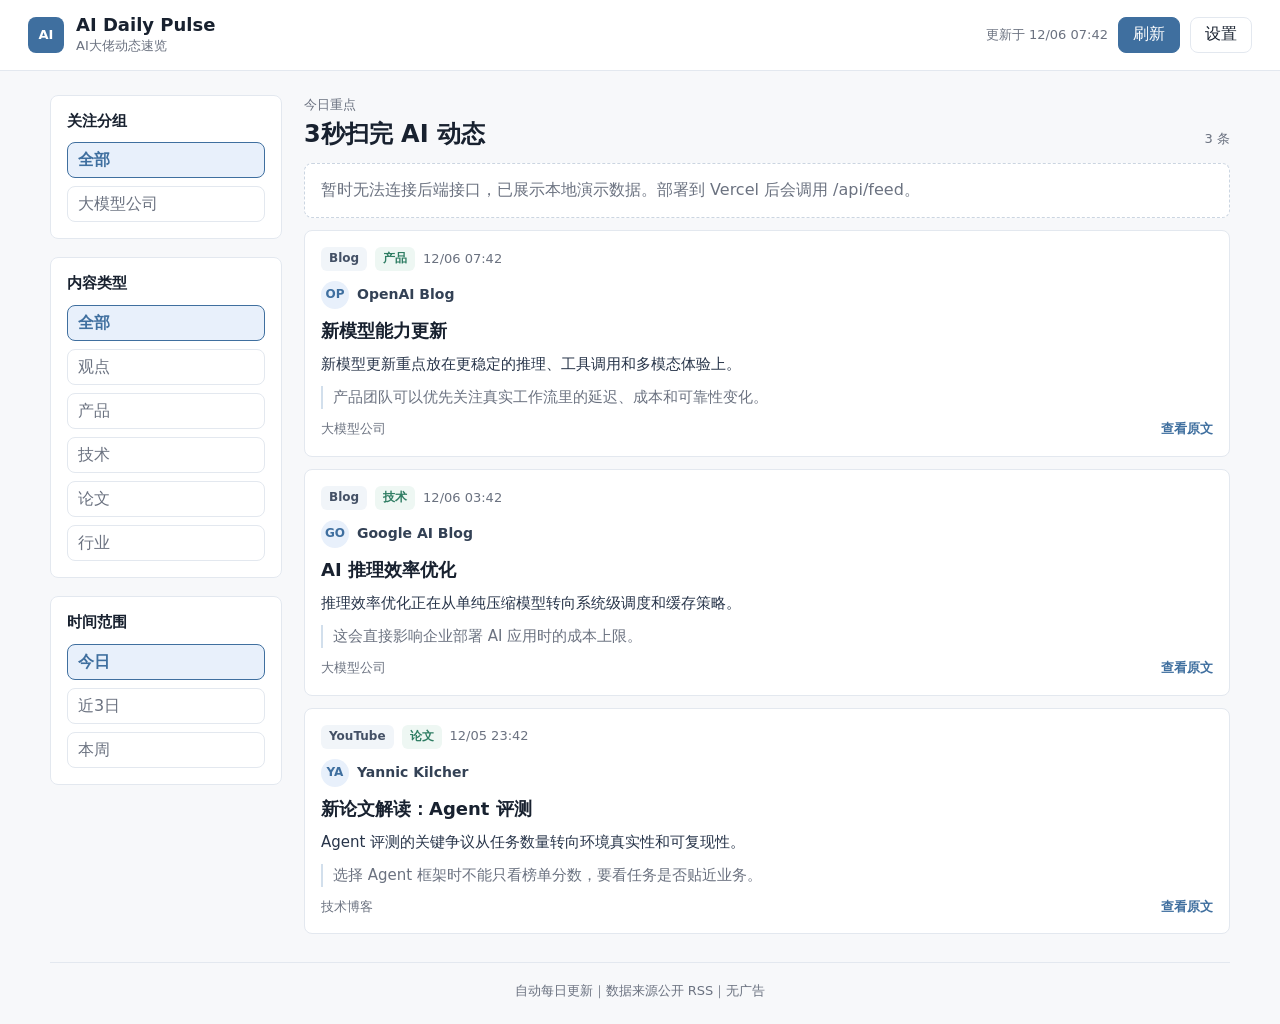
==== index.html @ e203a57b "Build AI Daily Pulse feed site" ====
<!doctype html>
<html lang="zh-CN">
<head>
  <meta charset="utf-8">
  <meta name="viewport" content="width=device-width, initial-scale=1">
  <title>AI Daily Pulse｜AI大佬动态速览</title>
  <link rel="stylesheet" href="style.css">
</head>
<body>
  <header class="topbar">
    <div class="brand">
      <div class="brand-mark">AI</div>
      <div>
        <h1>AI Daily Pulse</h1>
        <p>AI大佬动态速览</p>
      </div>
    </div>
    <div class="topbar-actions">
      <span id="updatedAt" class="updated-at">等待更新</span>
      <button id="refreshButton" class="button" type="button">刷新</button>
      <button id="settingsButton" class="button button-ghost" type="button">设置</button>
    </div>
  </header>

  <main class="layout">
    <aside class="sidebar" aria-label="资讯筛选">
      <section class="filter-group">
        <h2>关注分组</h2>
        <div id="groupFilters" class="filter-list"></div>
      </section>

      <section class="filter-group">
        <h2>内容类型</h2>
        <div id="categoryFilters" class="filter-list"></div>
      </section>

      <section class="filter-group">
        <h2>时间范围</h2>
        <div class="filter-list">
          <button class="filter-chip active" data-date="today" type="button">今日</button>
          <button class="filter-chip" data-date="3d" type="button">近3日</button>
          <button class="filter-chip" data-date="week" type="button">本周</button>
        </div>
      </section>
    </aside>

    <section class="feed-panel" aria-live="polite">
      <div class="feed-head">
        <div>
          <p class="eyebrow">今日重点</p>
          <h2>3秒扫完 AI 动态</h2>
        </div>
        <p id="resultCount" class="result-count">0 条</p>
      </div>

      <div id="stateMessage" class="state-message">正在拉取干净资讯...</div>
      <div id="cardList" class="card-list"></div>
    </section>
  </main>

  <dialog id="settingsDialog" class="settings-dialog">
    <form method="dialog">
      <div class="dialog-head">
        <h2>关注源设置</h2>
        <button class="icon-button" value="close" aria-label="关闭设置" type="submit">×</button>
      </div>
      <p class="dialog-note">首版不直接写入配置文件；这里展示当前 `config.json` 中的来源，方便部署前检查。</p>
      <div id="sourceList" class="source-list"></div>
    </form>
  </dialog>

  <footer class="footer">
    自动每日更新｜数据来源公开 RSS｜无广告
  </footer>

  <script src="app.js" defer></script>
</body>
</html>
---- style.css ----
:root {
  color-scheme: light;
  --bg: #f7f8fa;
  --panel: #ffffff;
  --panel-soft: #f1f5f9;
  --text: #18212f;
  --muted: #6b7280;
  --line: #e3e8ef;
  --blue: #3f6f9f;
  --blue-soft: #e8f0fb;
  --green: #2f7d63;
  --amber: #a96815;
  --radius: 8px;
  font-family: Inter, ui-sans-serif, system-ui, -apple-system, BlinkMacSystemFont, "Segoe UI", "PingFang SC", "Hiragino Sans GB", "Microsoft YaHei", sans-serif;
}

* {
  box-sizing: border-box;
}

body {
  margin: 0;
  min-width: 320px;
  background: var(--bg);
  color: var(--text);
  line-height: 1.55;
  letter-spacing: 0;
}

button,
input {
  font: inherit;
}

button {
  cursor: pointer;
}

a {
  color: inherit;
  text-decoration: none;
}

.topbar {
  position: sticky;
  top: 0;
  z-index: 10;
  min-height: 68px;
  display: flex;
  align-items: center;
  justify-content: space-between;
  gap: 16px;
  padding: 14px 28px;
  border-bottom: 1px solid var(--line);
  background: rgba(255, 255, 255, 0.92);
  backdrop-filter: blur(14px);
}

.brand {
  display: flex;
  align-items: center;
  gap: 12px;
  min-width: 0;
}

.brand-mark {
  width: 36px;
  height: 36px;
  display: grid;
  place-items: center;
  flex: 0 0 auto;
  border-radius: var(--radius);
  background: var(--blue);
  color: #fff;
  font-size: 13px;
  font-weight: 750;
}

.brand h1 {
  margin: 0;
  font-size: 18px;
  line-height: 1.2;
  letter-spacing: 0;
}

.brand p,
.updated-at,
.result-count,
.eyebrow,
.footer,
.dialog-note {
  margin: 0;
  color: var(--muted);
  font-size: 13px;
}

.topbar-actions {
  display: flex;
  align-items: center;
  justify-content: flex-end;
  gap: 10px;
  flex-wrap: wrap;
}

.button,
.filter-chip,
.icon-button {
  min-height: 36px;
  border: 1px solid var(--line);
  border-radius: var(--radius);
  background: var(--panel);
  color: var(--text);
}

.button {
  padding: 0 14px;
}

.button:not(.button-ghost) {
  border-color: var(--blue);
  background: var(--blue);
  color: #fff;
}

.button:hover,
.filter-chip:hover,
.icon-button:hover {
  border-color: #b7c4d4;
}

.layout {
  width: min(1180px, calc(100% - 32px));
  margin: 24px auto 0;
  display: grid;
  grid-template-columns: 232px minmax(0, 1fr);
  gap: 22px;
  align-items: start;
}

.sidebar {
  position: sticky;
  top: 92px;
  display: grid;
  gap: 18px;
}

.filter-group {
  padding: 16px;
  border: 1px solid var(--line);
  border-radius: var(--radius);
  background: var(--panel);
}

.filter-group h2,
.feed-head h2,
.dialog-head h2 {
  margin: 0;
  font-size: 15px;
  line-height: 1.25;
  letter-spacing: 0;
}

.filter-list {
  display: grid;
  gap: 8px;
  margin-top: 12px;
}

.filter-chip {
  width: 100%;
  display: flex;
  align-items: center;
  justify-content: space-between;
  gap: 8px;
  padding: 0 10px;
  color: var(--muted);
  background: #fff;
  text-align: left;
}

.filter-chip.active {
  border-color: var(--blue);
  background: var(--blue-soft);
  color: var(--blue);
  font-weight: 700;
}

.feed-panel {
  min-width: 0;
}

.feed-head {
  display: flex;
  align-items: flex-end;
  justify-content: space-between;
  gap: 16px;
  margin-bottom: 14px;
}

.feed-head h2 {
  margin-top: 4px;
  font-size: 24px;
}

.card-list {
  display: grid;
  gap: 12px;
}

.news-card {
  display: grid;
  gap: 10px;
  padding: 16px;
  border: 1px solid var(--line);
  border-radius: var(--radius);
  background: var(--panel);
}

.card-meta,
.author-row,
.card-foot {
  display: flex;
  align-items: center;
  gap: 8px;
  flex-wrap: wrap;
}

.source-tag,
.category-tag {
  display: inline-flex;
  align-items: center;
  min-height: 24px;
  padding: 0 8px;
  border-radius: 6px;
  font-size: 12px;
  font-weight: 700;
}

.source-tag {
  background: var(--panel-soft);
  color: #445166;
}

.category-tag {
  background: #eef7f3;
  color: var(--green);
}

.time {
  color: var(--muted);
  font-size: 13px;
}

.avatar {
  width: 28px;
  height: 28px;
  display: grid;
  place-items: center;
  border-radius: 50%;
  background: var(--blue-soft);
  color: var(--blue);
  font-size: 12px;
  font-weight: 750;
}

.author {
  color: #334155;
  font-size: 14px;
  font-weight: 700;
}

.news-card h3 {
  margin: 0;
  font-size: 18px;
  line-height: 1.35;
  letter-spacing: 0;
}

.summary,
.why {
  margin: 0;
  color: #273449;
  font-size: 15px;
}

.why {
  padding-left: 10px;
  border-left: 2px solid #d2dfec;
  color: var(--muted);
}

.card-foot {
  justify-content: space-between;
  gap: 12px;
}

.group-name {
  color: var(--muted);
  font-size: 13px;
}

.origin-link {
  color: var(--blue);
  font-size: 13px;
  font-weight: 700;
}

.state-message {
  margin-bottom: 12px;
  padding: 14px 16px;
  border: 1px dashed #cbd5e1;
  border-radius: var(--radius);
  background: #fff;
  color: var(--muted);
}

.state-message.hidden {
  display: none;
}

.settings-dialog {
  width: min(560px, calc(100% - 28px));
  border: 1px solid var(--line);
  border-radius: var(--radius);
  padding: 0;
  color: var(--text);
}

.settings-dialog::backdrop {
  background: rgba(15, 23, 42, 0.24);
}

.settings-dialog form {
  margin: 0;
  padding: 18px;
}

.dialog-head {
  display: flex;
  align-items: center;
  justify-content: space-between;
  gap: 12px;
  margin-bottom: 8px;
}

.icon-button {
  width: 34px;
  padding: 0;
  font-size: 22px;
  line-height: 1;
}

.source-list {
  display: grid;
  gap: 10px;
  margin-top: 16px;
}

.source-item {
  padding: 12px;
  border: 1px solid var(--line);
  border-radius: var(--radius);
}

.source-item strong {
  display: block;
  margin-bottom: 4px;
  font-size: 14px;
}

.source-item span {
  display: block;
  color: var(--muted);
  font-size: 12px;
  word-break: break-all;
}

.footer {
  width: min(1180px, calc(100% - 32px));
  margin: 28px auto 22px;
  padding-top: 18px;
  border-top: 1px solid var(--line);
  text-align: center;
}

@media (max-width: 820px) {
  .topbar {
    align-items: flex-start;
    padding: 12px 16px;
  }

  .updated-at {
    width: 100%;
    text-align: right;
  }

  .layout {
    width: min(100% - 24px, 680px);
    grid-template-columns: 1fr;
  }

  .sidebar {
    position: static;
    grid-template-columns: 1fr;
  }

  .filter-list {
    grid-template-columns: repeat(auto-fit, minmax(120px, 1fr));
  }
}

@media (max-width: 560px) {
  .topbar {
    display: grid;
  }

  .topbar-actions {
    justify-content: stretch;
  }

  .button {
    flex: 1 1 86px;
  }

  .updated-at {
    text-align: left;
  }

  .feed-head {
    align-items: flex-start;
  }
}
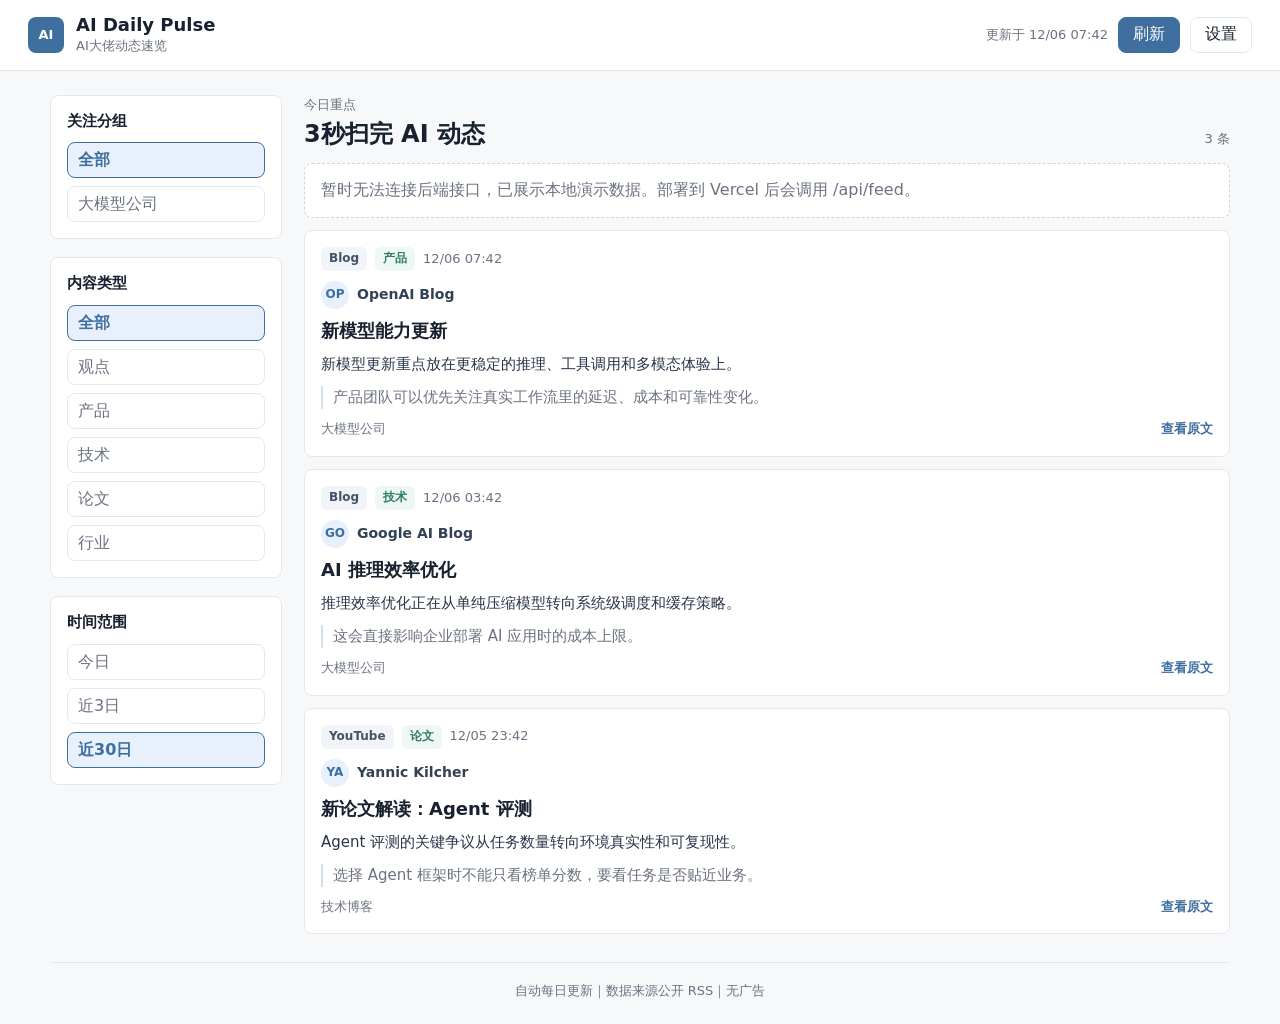
==== commit e06bf905: "Make feed filters show real articles by default" ====
--- a/index.html
+++ b/index.html
@@ -37,9 +37,9 @@
       <section class="filter-group">
         <h2>时间范围</h2>
         <div class="filter-list">
-          <button class="filter-chip active" data-date="today" type="button">今日</button>
+          <button class="filter-chip" data-date="today" type="button">今日</button>
           <button class="filter-chip" data-date="3d" type="button">近3日</button>
-          <button class="filter-chip" data-date="week" type="button">本周</button>
+          <button class="filter-chip active" data-date="30d" type="button">近30日</button>
         </div>
       </section>
     </aside>
--- a/style.css
+++ b/style.css
@@ -314,6 +314,15 @@
   color: var(--muted);
 }
 
+.inline-reset {
+  margin-left: 10px;
+  padding: 0;
+  border: 0;
+  background: transparent;
+  color: var(--blue);
+  font-weight: 700;
+}
+
 .state-message.hidden {
   display: none;
 }
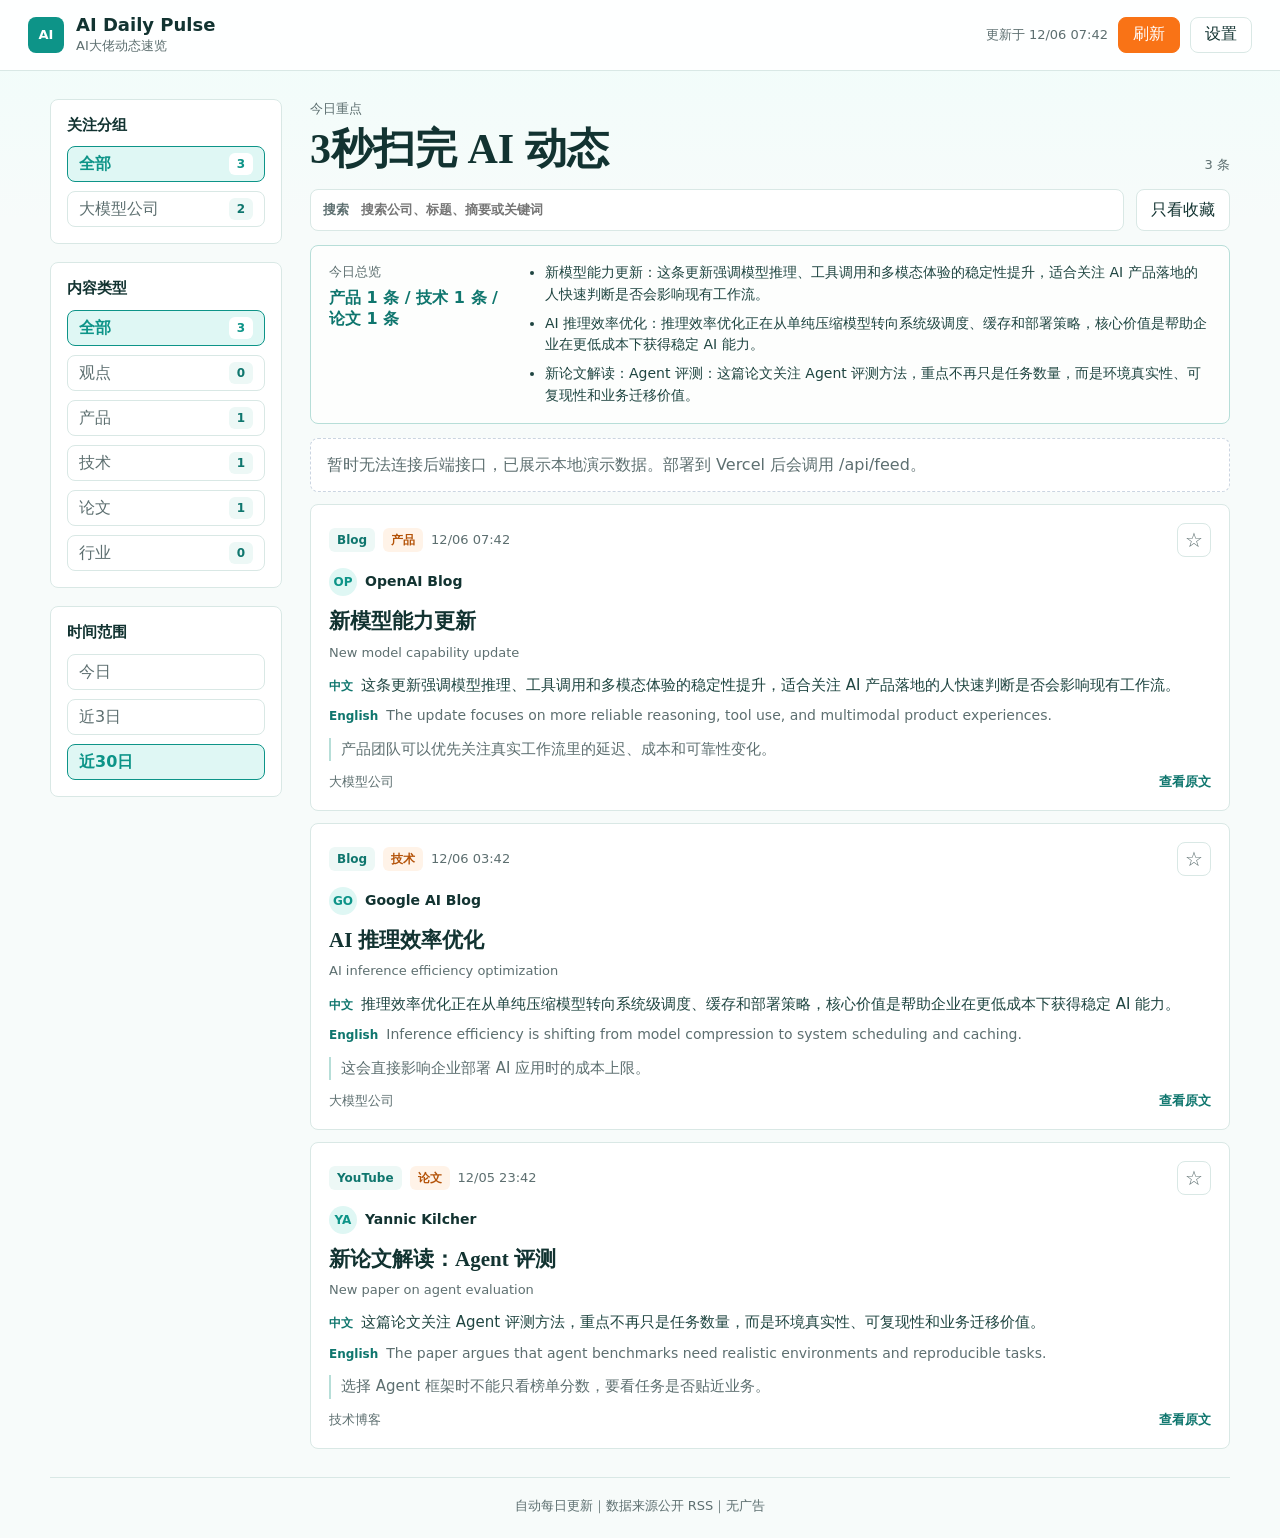
==== commit ec9ad372: "Add overview search and favorites" ====
--- a/index.html
+++ b/index.html
@@ -53,6 +53,16 @@
         <p id="resultCount" class="result-count">0 条</p>
       </div>
 
+      <div class="feed-tools" aria-label="搜索和收藏">
+        <label class="search-box">
+          <span>搜索</span>
+          <input id="searchInput" type="search" placeholder="搜索公司、标题、摘要或关键词">
+        </label>
+        <button id="favoritesToggle" class="button button-ghost" type="button">只看收藏</button>
+      </div>
+
+      <section id="overviewPanel" class="overview-panel hidden" aria-label="今日总览"></section>
+
       <div id="stateMessage" class="state-message">正在拉取干净资讯...</div>
       <div id="cardList" class="card-list"></div>
     </section>
--- a/style.css
+++ b/style.css
@@ -1,17 +1,18 @@
 :root {
   color-scheme: light;
-  --bg: #f7f8fa;
+  --bg: #f7fbfa;
   --panel: #ffffff;
-  --panel-soft: #f1f5f9;
-  --text: #18212f;
-  --muted: #6b7280;
-  --line: #e3e8ef;
-  --blue: #3f6f9f;
-  --blue-soft: #e8f0fb;
-  --green: #2f7d63;
-  --amber: #a96815;
+  --panel-soft: #edf8f6;
+  --text: #123331;
+  --muted: #5d6f70;
+  --line: #d9e8e5;
+  --blue: #0d9488;
+  --blue-soft: #dff7f4;
+  --green: #0f766e;
+  --orange: #f97316;
+  --orange-soft: #fff3e8;
   --radius: 8px;
-  font-family: Inter, ui-sans-serif, system-ui, -apple-system, BlinkMacSystemFont, "Segoe UI", "PingFang SC", "Hiragino Sans GB", "Microsoft YaHei", sans-serif;
+  font-family: Roboto, Inter, ui-sans-serif, system-ui, -apple-system, BlinkMacSystemFont, "Segoe UI", "PingFang SC", "Hiragino Sans GB", "Microsoft YaHei", sans-serif;
 }
 
 * {
@@ -21,7 +22,9 @@
 body {
   margin: 0;
   min-width: 320px;
-  background: var(--bg);
+  background:
+    linear-gradient(180deg, #f0fdfa 0, var(--bg) 220px),
+    var(--bg);
   color: var(--text);
   line-height: 1.55;
   letter-spacing: 0;
@@ -39,6 +42,12 @@
 a {
   color: inherit;
   text-decoration: none;
+}
+
+a:focus-visible,
+button:focus-visible {
+  outline: 3px solid rgba(13, 148, 136, 0.28);
+  outline-offset: 2px;
 }
 
 .topbar {
@@ -52,7 +61,7 @@
   gap: 16px;
   padding: 14px 28px;
   border-bottom: 1px solid var(--line);
-  background: rgba(255, 255, 255, 0.92);
+  background: rgba(255, 255, 255, 0.9);
   backdrop-filter: blur(14px);
 }
 
@@ -81,6 +90,7 @@
   font-size: 18px;
   line-height: 1.2;
   letter-spacing: 0;
+  font-weight: 800;
 }
 
 .brand p,
@@ -114,11 +124,12 @@
 
 .button {
   padding: 0 14px;
+  transition: background 180ms ease, border-color 180ms ease, color 180ms ease;
 }
 
 .button:not(.button-ghost) {
-  border-color: var(--blue);
-  background: var(--blue);
+  border-color: var(--orange);
+  background: var(--orange);
   color: #fff;
 }
 
@@ -130,10 +141,10 @@
 
 .layout {
   width: min(1180px, calc(100% - 32px));
-  margin: 24px auto 0;
+  margin: 28px auto 0;
   display: grid;
   grid-template-columns: 232px minmax(0, 1fr);
-  gap: 22px;
+  gap: 28px;
   align-items: start;
 }
 
@@ -162,7 +173,7 @@
 
 .filter-list {
   display: grid;
-  gap: 8px;
+  gap: 9px;
   margin-top: 12px;
 }
 
@@ -172,10 +183,11 @@
   align-items: center;
   justify-content: space-between;
   gap: 8px;
-  padding: 0 10px;
+  padding: 0 11px;
   color: var(--muted);
   background: #fff;
   text-align: left;
+  transition: background 180ms ease, border-color 180ms ease, color 180ms ease;
 }
 
 .filter-chip.active {
@@ -185,6 +197,23 @@
   font-weight: 700;
 }
 
+.chip-count {
+  min-width: 24px;
+  height: 22px;
+  display: inline-grid;
+  place-items: center;
+  border-radius: 6px;
+  background: var(--panel-soft);
+  color: var(--green);
+  font-size: 12px;
+  font-weight: 700;
+}
+
+.filter-chip.active .chip-count {
+  background: #fff;
+  color: var(--blue);
+}
+
 .feed-panel {
   min-width: 0;
 }
@@ -197,9 +226,82 @@
   margin-bottom: 14px;
 }
 
+.feed-tools {
+  display: grid;
+  grid-template-columns: minmax(0, 1fr) auto;
+  gap: 12px;
+  margin-bottom: 14px;
+}
+
+.search-box {
+  min-width: 0;
+  min-height: 42px;
+  display: grid;
+  grid-template-columns: auto minmax(0, 1fr);
+  align-items: center;
+  gap: 10px;
+  padding: 0 12px;
+  border: 1px solid var(--line);
+  border-radius: var(--radius);
+  background: #fff;
+  color: var(--muted);
+  font-size: 13px;
+  font-weight: 700;
+}
+
+.search-box input {
+  width: 100%;
+  min-width: 0;
+  border: 0;
+  outline: 0;
+  background: transparent;
+  color: var(--text);
+}
+
+.button.active {
+  border-color: var(--blue);
+  background: var(--blue-soft);
+  color: var(--blue);
+  font-weight: 700;
+}
+
+.overview-panel {
+  display: grid;
+  grid-template-columns: 180px minmax(0, 1fr);
+  gap: 18px;
+  margin-bottom: 14px;
+  padding: 16px 18px;
+  border: 1px solid #b7ded8;
+  border-radius: var(--radius);
+  background: rgba(255, 255, 255, 0.72);
+}
+
+.overview-panel.hidden {
+  display: none;
+}
+
+.overview-panel h3 {
+  margin: 4px 0 0;
+  color: var(--green);
+  font-size: 16px;
+  line-height: 1.35;
+}
+
+.overview-panel ul {
+  display: grid;
+  gap: 7px;
+  margin: 0;
+  padding-left: 18px;
+  color: #1f4541;
+  font-size: 14px;
+}
+
 .feed-head h2 {
   margin-top: 4px;
-  font-size: 24px;
+  font-family: Newsreader, Georgia, "Times New Roman", serif;
+  font-size: clamp(28px, 4vw, 42px);
+  font-weight: 700;
+  letter-spacing: 0;
 }
 
 .card-list {
@@ -209,11 +311,17 @@
 
 .news-card {
   display: grid;
-  gap: 10px;
-  padding: 16px;
+  gap: 11px;
+  padding: 18px;
   border: 1px solid var(--line);
   border-radius: var(--radius);
   background: var(--panel);
+  transition: border-color 180ms ease, background 180ms ease;
+}
+
+.news-card:hover {
+  border-color: #9edbd4;
+  background: #fcfffe;
 }
 
 .card-meta,
@@ -223,6 +331,36 @@
   align-items: center;
   gap: 8px;
   flex-wrap: wrap;
+}
+
+.card-meta {
+  justify-content: space-between;
+}
+
+.card-tags {
+  display: flex;
+  align-items: center;
+  gap: 8px;
+  flex-wrap: wrap;
+}
+
+.favorite-button {
+  width: 34px;
+  height: 34px;
+  border: 1px solid var(--line);
+  border-radius: var(--radius);
+  background: #fff;
+  color: var(--muted);
+  font-size: 20px;
+  line-height: 1;
+  transition: background 180ms ease, border-color 180ms ease, color 180ms ease;
+}
+
+.favorite-button.active,
+.favorite-button:hover {
+  border-color: var(--orange);
+  background: var(--orange-soft);
+  color: var(--orange);
 }
 
 .source-tag,
@@ -238,12 +376,12 @@
 
 .source-tag {
   background: var(--panel-soft);
-  color: #445166;
+  color: var(--green);
 }
 
 .category-tag {
-  background: #eef7f3;
-  color: var(--green);
+  background: var(--orange-soft);
+  color: #b45309;
 }
 
 .time {
@@ -264,28 +402,54 @@
 }
 
 .author {
-  color: #334155;
+  color: var(--text);
   font-size: 14px;
   font-weight: 700;
 }
 
 .news-card h3 {
   margin: 0;
-  font-size: 18px;
+  font-family: Newsreader, Georgia, "Times New Roman", serif;
+  font-size: 21px;
   line-height: 1.35;
   letter-spacing: 0;
 }
 
+.original-title {
+  margin: -4px 0 0;
+  color: var(--muted);
+  font-size: 13px;
+}
+
+.bilingual-summary {
+  display: grid;
+  gap: 8px;
+}
+
 .summary,
+.summary-en,
 .why {
   margin: 0;
-  color: #273449;
+  color: #1f4541;
   font-size: 15px;
+}
+
+.summary strong,
+.summary-en strong {
+  display: inline-flex;
+  margin-right: 8px;
+  color: var(--green);
+  font-size: 12px;
+}
+
+.summary-en {
+  color: var(--muted);
+  font-size: 14px;
 }
 
 .why {
   padding-left: 10px;
-  border-left: 2px solid #d2dfec;
+  border-left: 2px solid #b7ded8;
   color: var(--muted);
 }
 
@@ -300,7 +464,7 @@
 }
 
 .origin-link {
-  color: var(--blue);
+  color: var(--green);
   font-size: 13px;
   font-weight: 700;
 }
@@ -416,6 +580,11 @@
   .filter-list {
     grid-template-columns: repeat(auto-fit, minmax(120px, 1fr));
   }
+
+  .feed-tools,
+  .overview-panel {
+    grid-template-columns: 1fr;
+  }
 }
 
 @media (max-width: 560px) {
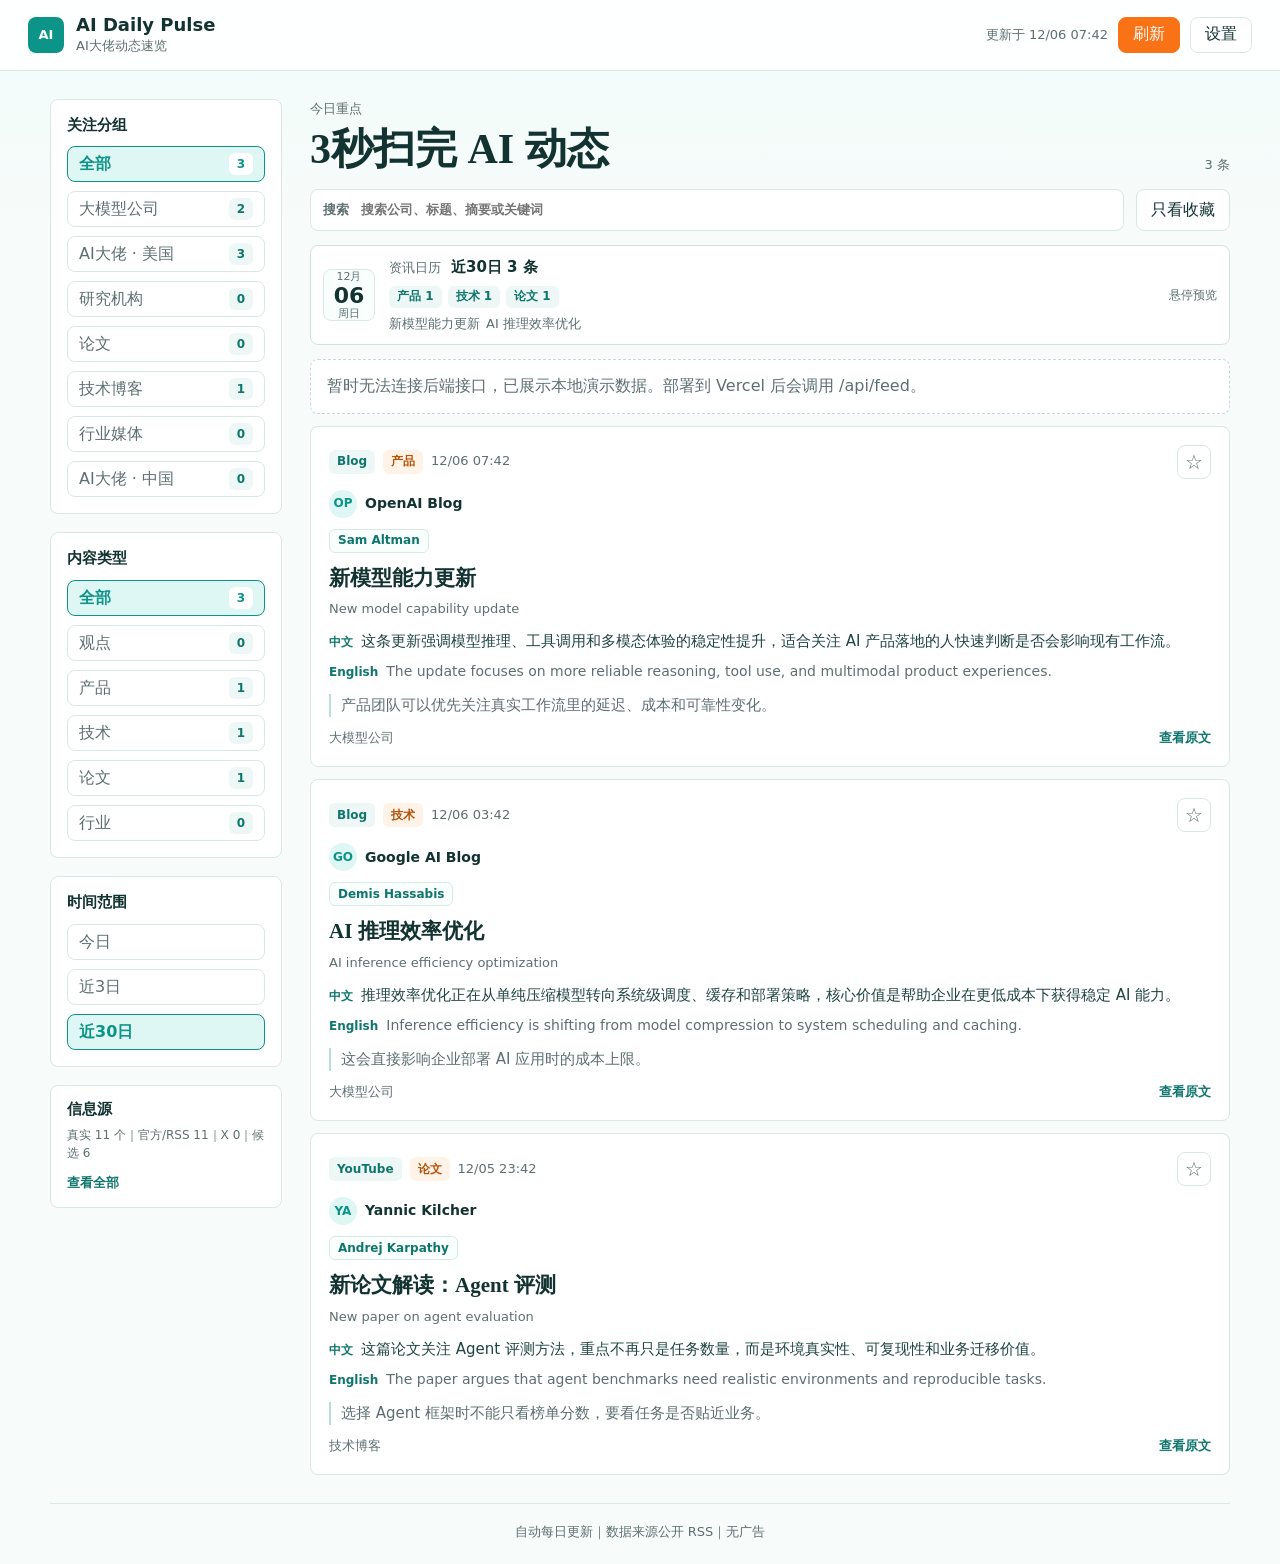
==== commit eb148cc6: "Add first-round quality sources" ====
--- a/index.html
+++ b/index.html
@@ -41,6 +41,14 @@
           <button class="filter-chip" data-date="3d" type="button">近3日</button>
           <button class="filter-chip active" data-date="30d" type="button">近30日</button>
         </div>
+      </section>
+
+      <section class="source-status" aria-label="已接入信息源">
+        <div>
+          <h2>信息源</h2>
+          <p id="sourceSummary">正在统计来源...</p>
+        </div>
+        <button id="sourceDetailsButton" class="text-button" type="button">查看全部</button>
       </section>
     </aside>
 
--- a/style.css
+++ b/style.css
@@ -162,13 +162,39 @@
   background: var(--panel);
 }
 
+.source-status {
+  display: grid;
+  gap: 10px;
+  padding: 14px 16px;
+  border: 1px solid var(--line);
+  border-radius: var(--radius);
+  background: var(--panel);
+}
+
 .filter-group h2,
+.source-status h2,
 .feed-head h2,
 .dialog-head h2 {
   margin: 0;
   font-size: 15px;
   line-height: 1.25;
   letter-spacing: 0;
+}
+
+.source-status p {
+  margin: 7px 0 0;
+  color: var(--muted);
+  font-size: 12px;
+}
+
+.text-button {
+  justify-self: start;
+  padding: 0;
+  border: 0;
+  background: transparent;
+  color: var(--green);
+  font-size: 13px;
+  font-weight: 700;
 }
 
 .filter-list {
@@ -266,34 +292,176 @@
 }
 
 .overview-panel {
-  display: grid;
-  grid-template-columns: 180px minmax(0, 1fr);
-  gap: 18px;
+  position: relative;
   margin-bottom: 14px;
-  padding: 16px 18px;
-  border: 1px solid #b7ded8;
-  border-radius: var(--radius);
-  background: rgba(255, 255, 255, 0.72);
 }
 
 .overview-panel.hidden {
   display: none;
 }
 
-.overview-panel h3 {
-  margin: 4px 0 0;
-  color: var(--green);
-  font-size: 16px;
-  line-height: 1.35;
-}
-
-.overview-panel ul {
-  display: grid;
-  gap: 7px;
+.overview-card {
+  position: relative;
+  min-height: 72px;
+  display: grid;
+  grid-template-columns: auto minmax(0, 1fr) auto;
+  align-items: center;
+  gap: 14px;
+  padding: 10px 12px;
+  border: 1px solid #cfe4e1;
+  border-radius: var(--radius);
+  background: rgba(255, 255, 255, 0.82);
+  cursor: pointer;
+  transition: border-color 180ms ease, background 180ms ease;
+}
+
+.overview-card:hover,
+.overview-card:focus-visible {
+  border-color: #8bcfc7;
+  background: #fff;
+}
+
+.overview-card:focus-visible {
+  outline: 3px solid rgba(13, 148, 136, 0.22);
+  outline-offset: 2px;
+}
+
+.date-tile {
+  width: 52px;
+  min-height: 52px;
+  display: grid;
+  place-items: center;
+  border: 1px solid #d8e9e6;
+  border-radius: 8px;
+  background: #f8fffd;
+  color: var(--green);
+}
+
+.date-tile span {
+  color: var(--muted);
+  font-size: 11px;
+  line-height: 1;
+}
+
+.date-tile strong {
+  margin-top: 1px;
+  color: var(--text);
+  font-size: 22px;
+  line-height: 1;
+}
+
+.overview-main {
+  min-width: 0;
+  display: grid;
+  gap: 6px;
+}
+
+.overview-line {
+  display: flex;
+  align-items: baseline;
+  gap: 10px;
+}
+
+.overview-line .eyebrow {
   margin: 0;
-  padding-left: 18px;
-  color: #1f4541;
+}
+
+.overview-line strong {
+  color: var(--text);
+  font-size: 15px;
+}
+
+.overview-chips,
+.overview-headlines {
+  display: flex;
+  gap: 6px;
+  min-width: 0;
+  overflow: hidden;
+}
+
+.overview-chips span {
+  flex: 0 0 auto;
+  min-height: 22px;
+  display: inline-flex;
+  align-items: center;
+  padding: 0 8px;
+  border-radius: 6px;
+  background: var(--panel-soft);
+  color: var(--green);
+  font-size: 12px;
+  font-weight: 700;
+}
+
+.overview-headlines span {
+  min-width: 0;
+  color: var(--muted);
+  font-size: 13px;
+  overflow: hidden;
+  text-overflow: ellipsis;
+  white-space: nowrap;
+}
+
+.overview-hint {
+  color: var(--muted);
+  font-size: 12px;
+  white-space: nowrap;
+}
+
+.overview-popover {
+  position: absolute;
+  z-index: 10;
+  top: calc(100% + 8px);
+  left: 76px;
+  right: 0;
+  display: none;
+  gap: 10px;
+  padding: 14px;
+  border: 1px solid #cfe4e1;
+  border-radius: var(--radius);
+  background: #fff;
+  box-shadow: 0 18px 40px rgba(22, 78, 99, 0.12);
+  opacity: 0;
+  pointer-events: none;
+  transform: translateY(-4px);
+  transition: opacity 160ms ease, transform 160ms ease;
+}
+
+.overview-card:hover .overview-popover,
+.overview-card:focus-within .overview-popover,
+.overview-card:focus-visible .overview-popover {
+  display: grid;
+  opacity: 1;
+  pointer-events: auto;
+  transform: translateY(0);
+}
+
+.overview-popover strong {
+  color: var(--text);
   font-size: 14px;
+}
+
+.overview-popover ul {
+  display: grid;
+  gap: 9px;
+  margin: 0;
+  padding: 0;
+  list-style: none;
+}
+
+.overview-popover li {
+  display: grid;
+  gap: 2px;
+}
+
+.overview-popover li strong {
+  color: var(--green);
+  font-size: 13px;
+}
+
+.overview-popover li span {
+  color: var(--muted);
+  font-size: 13px;
+  line-height: 1.55;
 }
 
 .feed-head h2 {
@@ -404,6 +572,25 @@
 .author {
   color: var(--text);
   font-size: 14px;
+  font-weight: 700;
+}
+
+.person-tags {
+  display: flex;
+  flex-wrap: wrap;
+  gap: 6px;
+}
+
+.person-tags span {
+  min-height: 24px;
+  display: inline-flex;
+  align-items: center;
+  padding: 0 8px;
+  border: 1px solid #d8e9e6;
+  border-radius: 6px;
+  background: #f8fffd;
+  color: var(--green);
+  font-size: 12px;
   font-weight: 700;
 }
 
@@ -504,8 +691,10 @@
 }
 
 .settings-dialog form {
+  max-height: min(760px, calc(100vh - 56px));
   margin: 0;
   padding: 18px;
+  overflow: auto;
 }
 
 .dialog-head {
@@ -546,6 +735,27 @@
   color: var(--muted);
   font-size: 12px;
   word-break: break-all;
+}
+
+.source-links {
+  display: flex;
+  flex-wrap: wrap;
+  gap: 6px;
+  margin: 8px 0 4px;
+}
+
+.source-links a {
+  padding: 4px 8px;
+  border: 1px solid var(--line);
+  border-radius: 999px;
+  color: var(--green);
+  font-size: 12px;
+  font-weight: 700;
+  text-decoration: none;
+}
+
+.source-links a:hover {
+  border-color: var(--green);
 }
 
 .footer {
@@ -582,8 +792,16 @@
   }
 
   .feed-tools,
-  .overview-panel {
+  .overview-card {
     grid-template-columns: 1fr;
+  }
+
+  .overview-hint {
+    display: none;
+  }
+
+  .overview-popover {
+    left: 0;
   }
 }
 
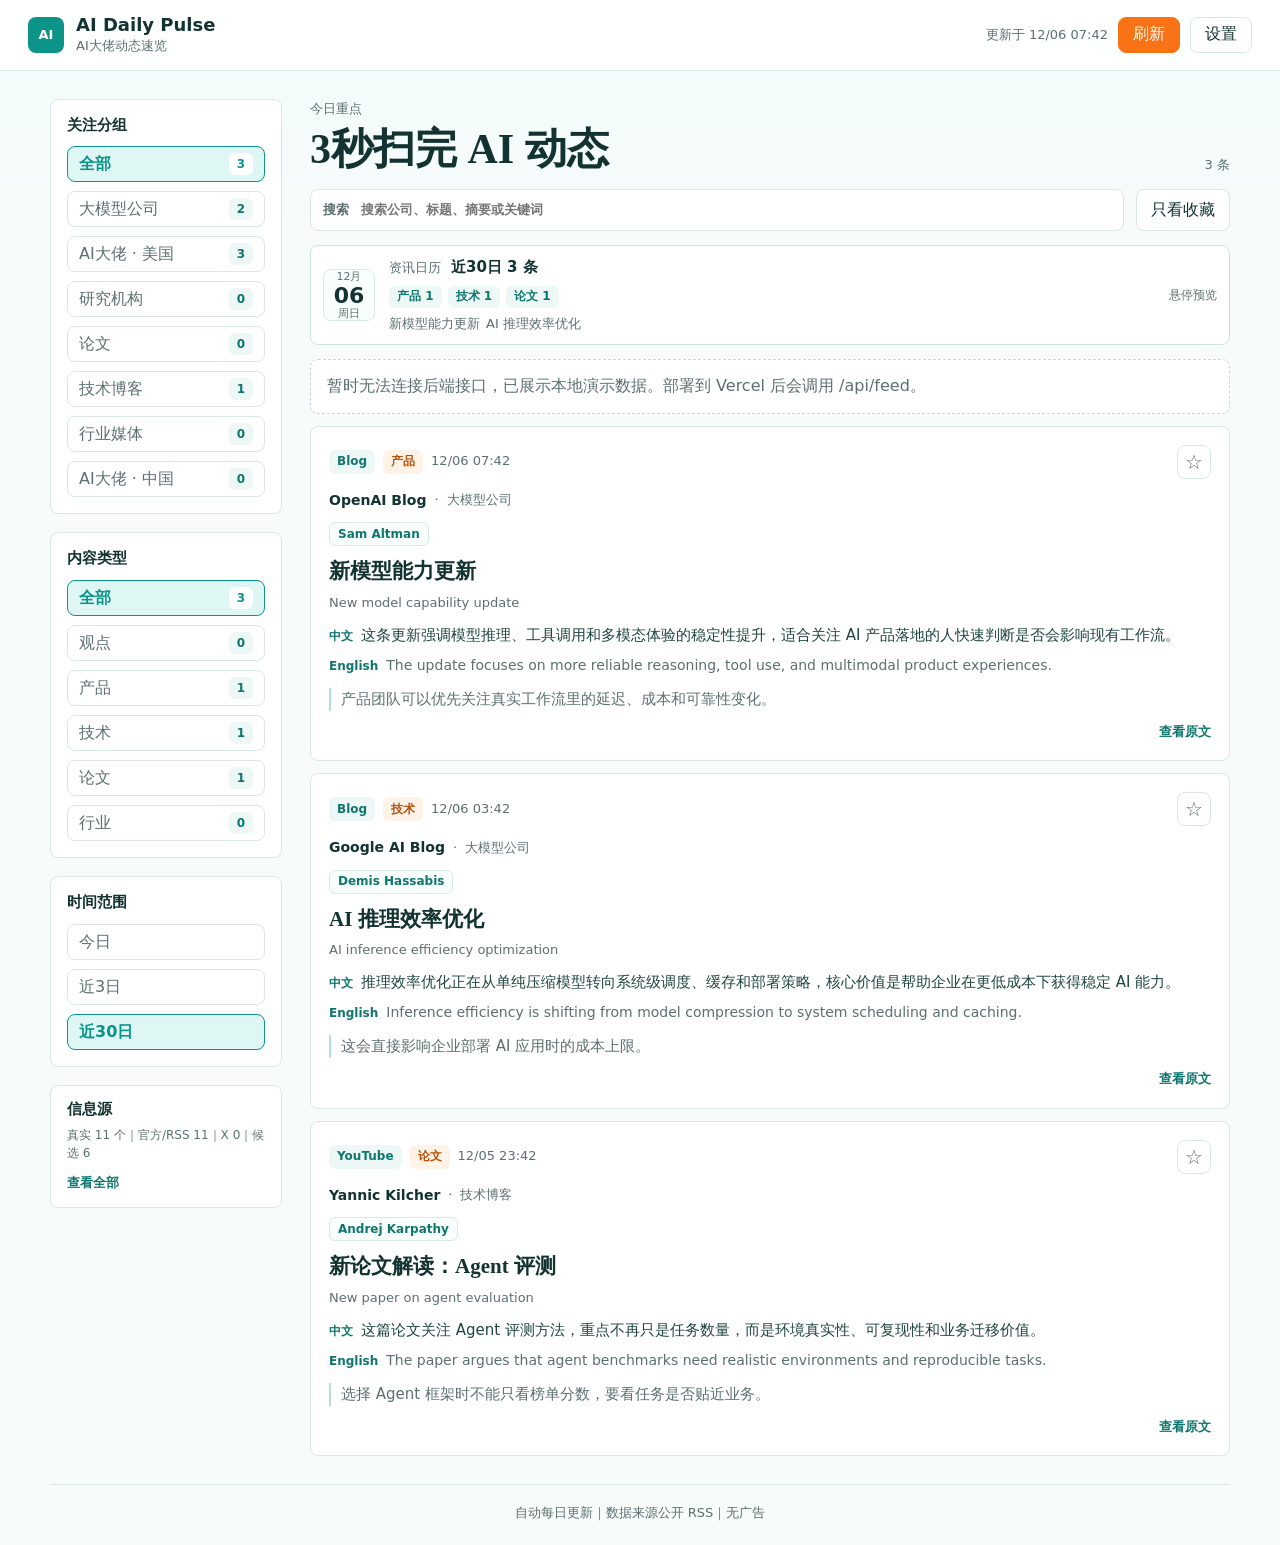
==== commit 6e376a0a: "Bust asset cache for card header update" ====
--- a/index.html
+++ b/index.html
@@ -4,7 +4,7 @@
   <meta charset="utf-8">
   <meta name="viewport" content="width=device-width, initial-scale=1">
   <title>AI Daily Pulse｜AI大佬动态速览</title>
-  <link rel="stylesheet" href="style.css">
+  <link rel="stylesheet" href="style.css?v=20260601-card-header">
 </head>
 <body>
   <header class="topbar">
@@ -91,6 +91,6 @@
     自动每日更新｜数据来源公开 RSS｜无广告
   </footer>
 
-  <script src="app.js" defer></script>
+  <script src="app.js?v=20260601-card-header" defer></script>
 </body>
 </html>
--- a/style.css
+++ b/style.css
@@ -505,6 +505,11 @@
   justify-content: space-between;
 }
 
+.author-row {
+  color: var(--muted);
+  font-size: 13px;
+}
+
 .card-tags {
   display: flex;
   align-items: center;
@@ -557,22 +562,14 @@
   font-size: 13px;
 }
 
-.avatar {
-  width: 28px;
-  height: 28px;
-  display: grid;
-  place-items: center;
-  border-radius: 50%;
-  background: var(--blue-soft);
-  color: var(--blue);
-  font-size: 12px;
-  font-weight: 750;
-}
-
 .author {
   color: var(--text);
   font-size: 14px;
   font-weight: 700;
+}
+
+.dot-separator {
+  color: var(--muted);
 }
 
 .person-tags {
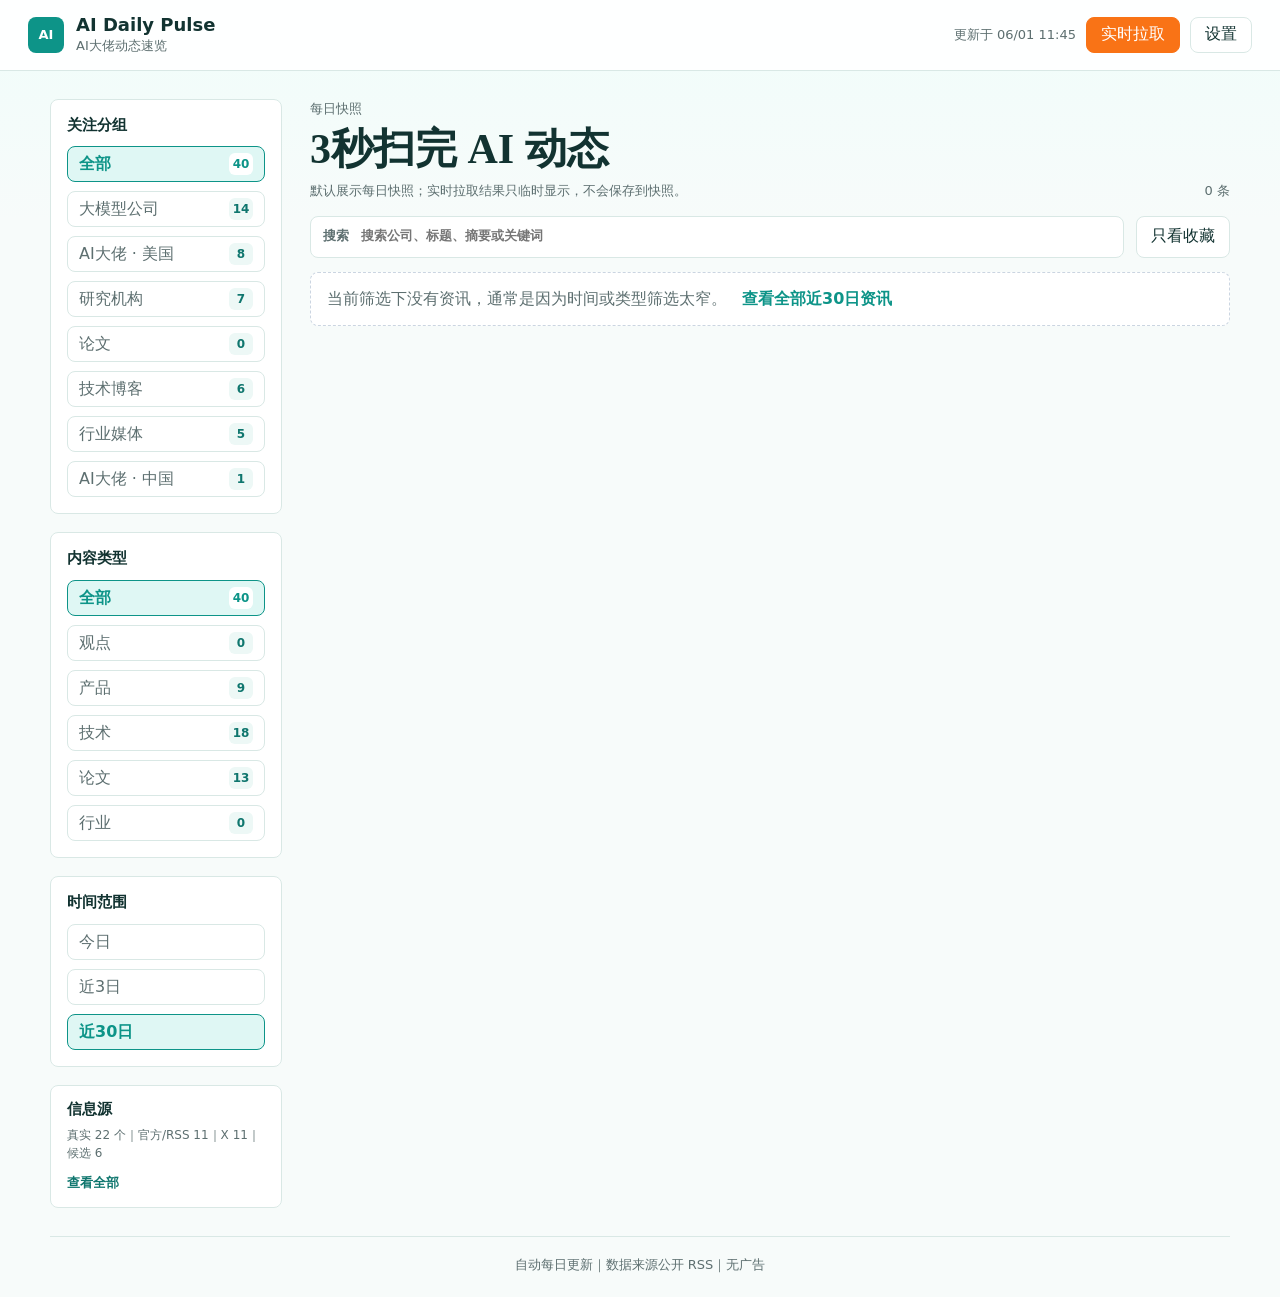
==== commit c75fd78f: "Clarify snapshot and live fetch modes" ====
--- a/index.html
+++ b/index.html
@@ -17,7 +17,7 @@
     </div>
     <div class="topbar-actions">
       <span id="updatedAt" class="updated-at">等待更新</span>
-      <button id="refreshButton" class="button" type="button">刷新</button>
+      <button id="refreshButton" class="button" type="button">实时拉取</button>
       <button id="settingsButton" class="button button-ghost" type="button">设置</button>
     </div>
   </header>
@@ -55,8 +55,9 @@
     <section class="feed-panel" aria-live="polite">
       <div class="feed-head">
         <div>
-          <p class="eyebrow">今日重点</p>
+          <p class="eyebrow">每日快照</p>
           <h2>3秒扫完 AI 动态</h2>
+          <p class="snapshot-note">默认展示每日快照；实时拉取结果只临时显示，不会保存到快照。</p>
         </div>
         <p id="resultCount" class="result-count">0 条</p>
       </div>
@@ -79,10 +80,20 @@
   <dialog id="settingsDialog" class="settings-dialog">
     <form method="dialog">
       <div class="dialog-head">
-        <h2>关注源设置</h2>
+        <h2>来源与方法论</h2>
         <button class="icon-button" value="close" aria-label="关闭设置" type="submit">×</button>
       </div>
-      <p class="dialog-note">首版不直接写入配置文件；这里展示当前 `config.json` 中的来源，方便部署前检查。</p>
+      <p class="dialog-note">首版不直接写入配置文件；这里展示当前来源和筛选原则，方便部署前检查。</p>
+      <section class="method-card" aria-label="方法论">
+        <h3>方法论</h3>
+        <ul>
+          <li>一手信源优先，官方发布和本人动态优先。</li>
+          <li>摘要只复述事实，不夸张、不演绎。</li>
+          <li>过滤广告、抽奖、纯转发和低信息量内容。</li>
+          <li>默认保留完整信息流，用筛选和搜索减压。</li>
+          <li>每条资讯保留原文链接，方便追溯。</li>
+        </ul>
+      </section>
       <div id="sourceList" class="source-list"></div>
     </form>
   </dialog>
--- a/style.css
+++ b/style.css
@@ -97,6 +97,7 @@
 .updated-at,
 .result-count,
 .eyebrow,
+.snapshot-note,
 .footer,
 .dialog-note {
   margin: 0;
@@ -246,10 +247,14 @@
 
 .feed-head {
   display: flex;
-  align-items: flex-end;
+  align-items: end;
   justify-content: space-between;
   gap: 16px;
   margin-bottom: 14px;
+}
+
+.snapshot-note {
+  margin-top: 6px;
 }
 
 .feed-tools {
@@ -709,6 +714,28 @@
   line-height: 1;
 }
 
+.method-card {
+  margin-top: 14px;
+  padding: 14px;
+  border: 1px solid var(--line);
+  border-radius: var(--radius);
+  background: #f8fffd;
+}
+
+.method-card h3 {
+  margin: 0 0 8px;
+  font-size: 14px;
+}
+
+.method-card ul {
+  display: grid;
+  gap: 6px;
+  margin: 0;
+  padding-left: 18px;
+  color: var(--muted);
+  font-size: 13px;
+}
+
 .source-list {
   display: grid;
   gap: 10px;
@@ -721,10 +748,33 @@
   border-radius: var(--radius);
 }
 
+.source-item-pending {
+  border-color: #e5e7eb;
+  background: #f8fafc;
+}
+
 .source-item strong {
-  display: block;
+  display: flex;
+  align-items: center;
+  justify-content: space-between;
+  gap: 10px;
   margin-bottom: 4px;
   font-size: 14px;
+}
+
+.source-status-pill {
+  flex: 0 0 auto;
+  padding: 2px 7px;
+  border-radius: 999px;
+  background: var(--green-soft);
+  color: var(--green);
+  font-size: 11px;
+  font-weight: 700;
+}
+
+.source-item-pending .source-status-pill {
+  background: #e5e7eb;
+  color: #6b7280;
 }
 
 .source-item span {
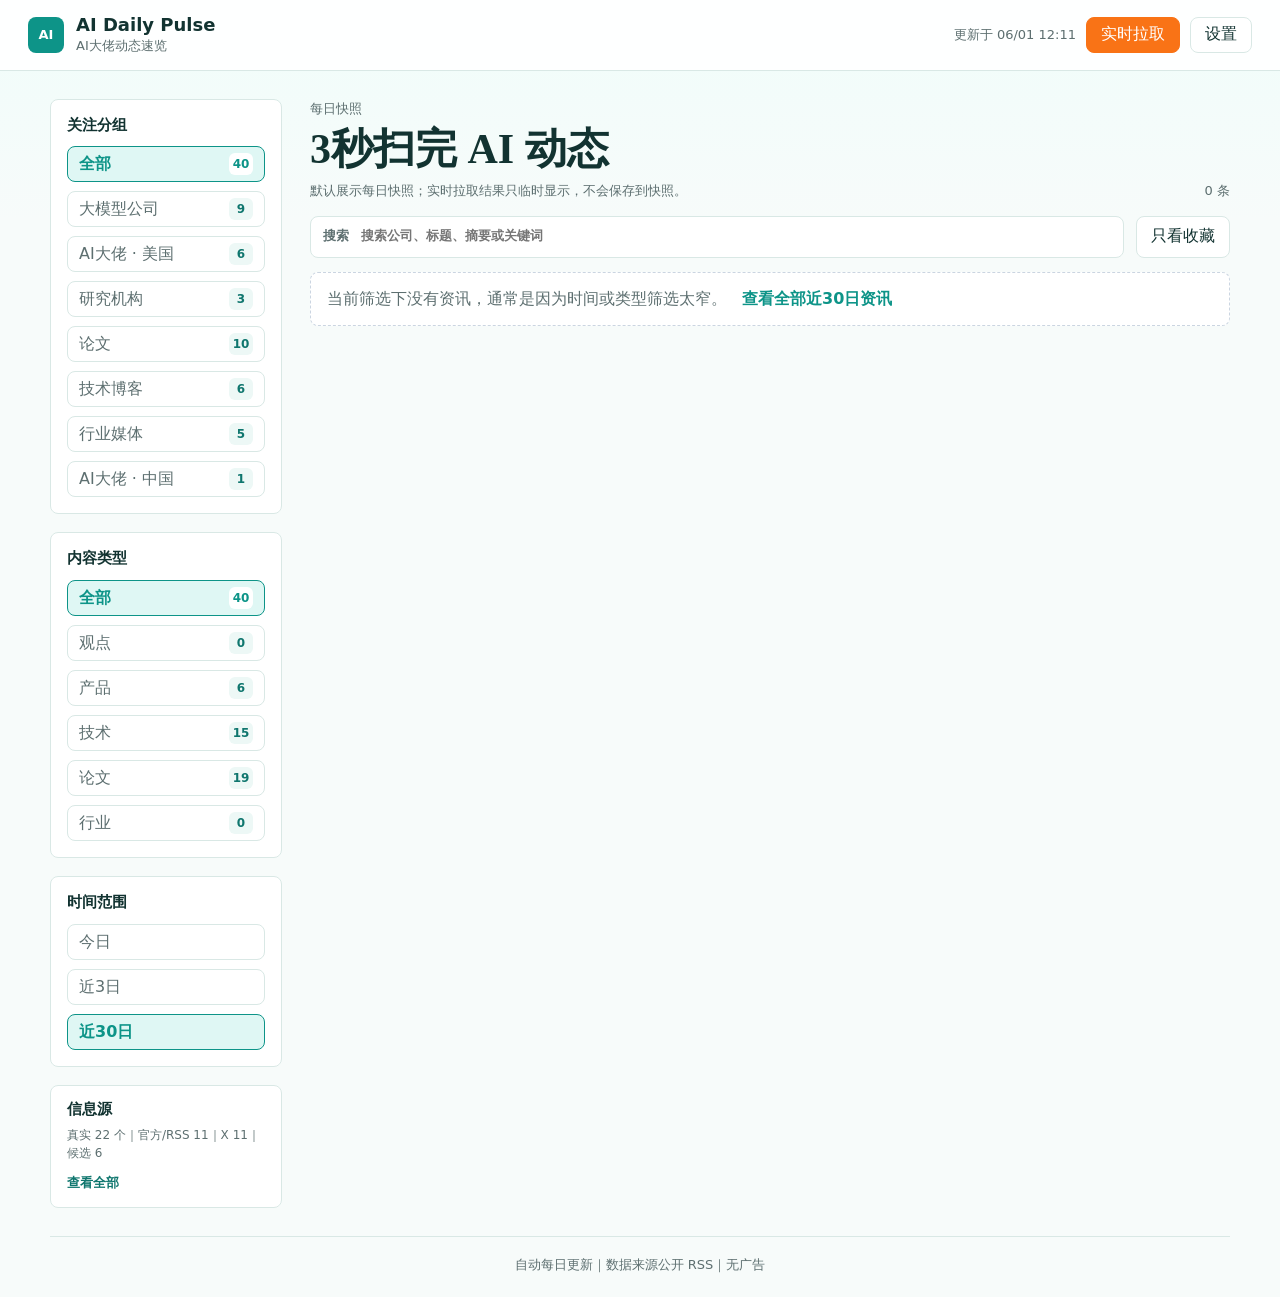
==== commit f509aba7: "Bust cache for source dialog update" ====
--- a/index.html
+++ b/index.html
@@ -4,7 +4,7 @@
   <meta charset="utf-8">
   <meta name="viewport" content="width=device-width, initial-scale=1">
   <title>AI Daily Pulse｜AI大佬动态速览</title>
-  <link rel="stylesheet" href="style.css?v=20260601-card-header">
+  <link rel="stylesheet" href="style.css?v=20260601-source-dialog">
 </head>
 <body>
   <header class="topbar">
@@ -102,6 +102,6 @@
     自动每日更新｜数据来源公开 RSS｜无广告
   </footer>
 
-  <script src="app.js?v=20260601-card-header" defer></script>
+  <script src="app.js?v=20260601-source-dialog" defer></script>
 </body>
 </html>
